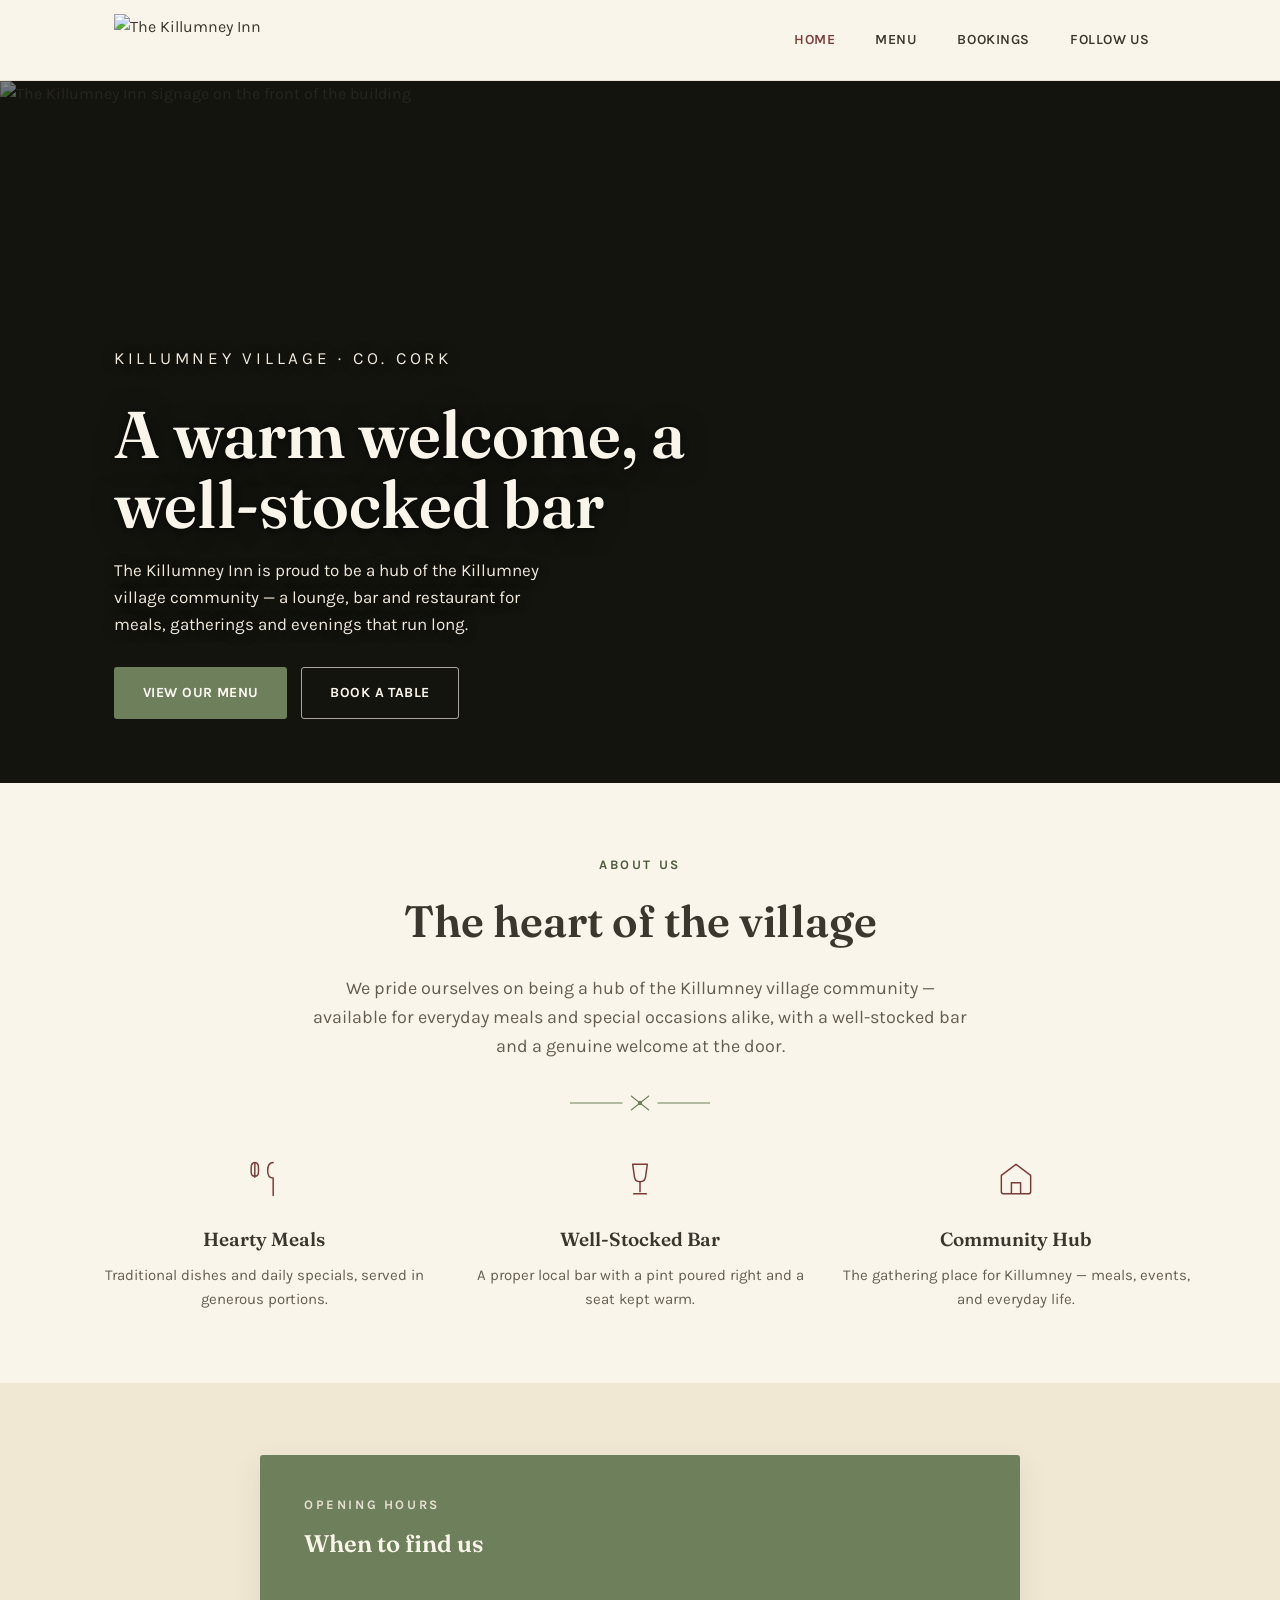
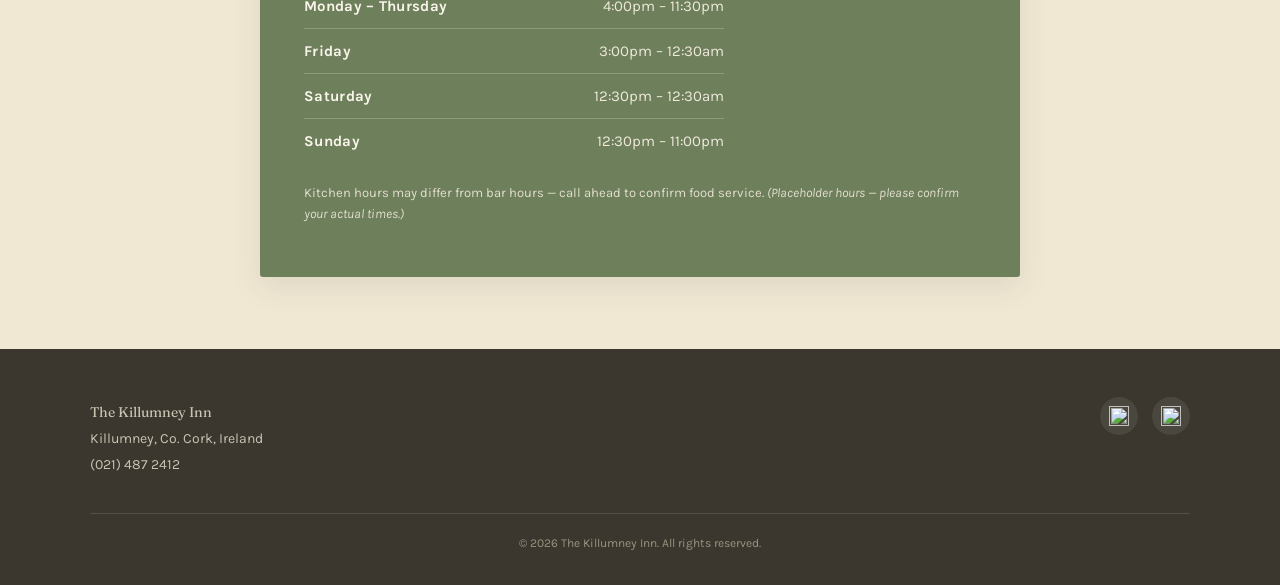
==== index.html @ 23e4222f "Add files via upload" ====
<!DOCTYPE html>
<html lang="en">
<head>
<meta charset="UTF-8">
<meta name="viewport" content="width=device-width, initial-scale=1.0">
<title>The Killumney Inn — Lounge, Bar &amp; Restaurant, Killumney, Co. Cork</title>
<meta name="description" content="The Killumney Inn is a family-run lounge, bar and restaurant at the heart of the Killumney village community, Co. Cork.">
<link rel="preconnect" href="https://fonts.googleapis.com">
<link rel="preconnect" href="https://fonts.gstatic.com" crossorigin>
<link href="https://fonts.googleapis.com/css2?family=Fraunces:opsz,wght@9..144,500;9..144,600;9..144,700&family=Karla:wght@400;500;700;800&display=swap" rel="stylesheet">
<link rel="stylesheet" href="style.css">
</head>
<body>

<header class="site-header">
  <div class="site-header-inner">
    <a href="index.html" class="brand">
      <img src="images/logo.png" alt="The Killumney Inn">
    </a>
    <nav class="main-nav" aria-label="Primary">
      <ul>
        <li><a href="index.html" class="active">Home</a></li>
        <li><a href="Menu.html">Menu</a></li>
        <li><a href="Bookings.html">Bookings</a></li>
        <li><a href="Follow.html">Follow Us</a></li>
      </ul>
    </nav>
  </div>
</header>

<section class="hero">
  <img class="hero-bg" src="images/homep.jpeg" alt="The Killumney Inn signage on the front of the building">
  <div class="hero-content">
    <p class="hero-eyebrow">Killumney Village &middot; Co. Cork</p>
    <h1>A warm welcome, a well-stocked bar</h1>
    <p>The Killumney Inn is proud to be a hub of the Killumney village community &mdash; a lounge, bar and restaurant for meals, gatherings and evenings that run long.</p>
    <div class="hero-actions">
      <a href="Menu.html" class="btn btn-primary">View our menu</a>
      <a href="Bookings.html" class="btn btn-outline">Book a table</a>
    </div>
  </div>
</section>

<section class="section">
  <div class="section-narrow" style="text-align:center;">
    <p class="eyebrow">About Us</p>
    <h2 class="page-title">The heart of the village</h2>
    <p class="lede">We pride ourselves on being a hub of the Killumney village community &mdash; available for everyday meals and special occasions alike, with a well-stocked bar and a genuine welcome at the door.</p>
  </div>

  <svg class="sprig" viewBox="0 0 160 20" xmlns="http://www.w3.org/2000/svg" aria-hidden="true">
    <line x1="0" y1="10" x2="60" y2="10" stroke="currentColor" stroke-width="1.2"/>
    <line x1="100" y1="10" x2="160" y2="10" stroke="currentColor" stroke-width="1.2"/>
    <path d="M80 10 L70 2 M80 10 L70 18 M80 10 L90 2 M80 10 L90 18" stroke="currentColor" stroke-width="1.2" fill="none" stroke-linecap="round" stroke-linejoin="round"/>
    <circle cx="80" cy="10" r="2.5" fill="currentColor"/>
  </svg>

  <div class="feature-grid section-wide">
    <div class="feature">
      <svg class="feature-icon" viewBox="0 0 48 48" fill="none" xmlns="http://www.w3.org/2000/svg" aria-hidden="true">
        <path d="M14 6v16M14 6c-3 0-4 3-4 6v4c0 3 1.5 5 4 5M14 6c3 0 4 3 4 6v4c0 3-1.5 5-4 5" stroke="currentColor" stroke-width="1.6" stroke-linecap="round"/>
        <path d="M34 6c-4 0-6 4-6 9s2 8 6 8V42" stroke="currentColor" stroke-width="1.6" stroke-linecap="round" stroke-linejoin="round"/>
      </svg>
      <h3>Hearty Meals</h3>
      <p>Traditional dishes and daily specials, served in generous portions.</p>
    </div>
    <div class="feature">
      <svg class="feature-icon" viewBox="0 0 48 48" fill="none" xmlns="http://www.w3.org/2000/svg" aria-hidden="true">
        <path d="M16 8h16l-2 14a6 6 0 0 1-6 5h0a6 6 0 0 1-6-5L16 8Z" stroke="currentColor" stroke-width="1.6" stroke-linejoin="round"/>
        <path d="M24 27v11M17 40h14" stroke="currentColor" stroke-width="1.6" stroke-linecap="round"/>
      </svg>
      <h3>Well-Stocked Bar</h3>
      <p>A proper local bar with a pint poured right and a seat kept warm.</p>
    </div>
    <div class="feature">
      <svg class="feature-icon" viewBox="0 0 48 48" fill="none" xmlns="http://www.w3.org/2000/svg" aria-hidden="true">
        <path d="M8 20l16-12 16 12v18a2 2 0 0 1-2 2H10a2 2 0 0 1-2-2V20Z" stroke="currentColor" stroke-width="1.6" stroke-linejoin="round"/>
        <path d="M19 40V28h10v12" stroke="currentColor" stroke-width="1.6" stroke-linejoin="round"/>
      </svg>
      <h3>Community Hub</h3>
      <p>The gathering place for Killumney &mdash; meals, events, and everyday life.</p>
    </div>
  </div>
</section>

<section class="section section-alt">
  <div class="section-narrow">
    <div class="hours-card">
      <p class="eyebrow" style="color:#E4DFCF;">Opening Hours</p>
      <h2>When to find us</h2>
      <ul class="hours-list">
        <li><span class="day">Monday &ndash; Thursday</span><span class="time">4:00pm &ndash; 11:30pm</span></li>
        <li><span class="day">Friday</span><span class="time">3:00pm &ndash; 12:30am</span></li>
        <li><span class="day">Saturday</span><span class="time">12:30pm &ndash; 12:30am</span></li>
        <li><span class="day">Sunday</span><span class="time">12:30pm &ndash; 11:00pm</span></li>
      </ul>
      <p class="hours-note">Kitchen hours may differ from bar hours &mdash; call ahead to confirm food service. <em>(Placeholder hours &mdash; please confirm your actual times.)</em></p>
    </div>
  </div>
</section>

<footer class="site-footer">
  <div class="footer-inner">
    <div>
      <p class="footer-brand">The Killumney Inn</p>
      <p>Killumney, Co. Cork, Ireland</p>
      <p>(021) 487 2412</p>
    </div>
    <div class="footer-social">
      <a href="https://www.facebook.com/p/Killumney-Inn-100041893338469/" target="_blank" rel="noopener" aria-label="Facebook">
        <img src="images/facebook.png" alt="">
      </a>
      <a href="https://www.instagram.com/thekillumneyinn/?hl=en" target="_blank" rel="noopener" aria-label="Instagram">
        <img src="images/instagram.png" alt="">
      </a>
    </div>
  </div>
  <p class="footer-bottom">&copy; 2026 The Killumney Inn. All rights reserved.</p>
</footer>

</body>
</html>
---- style.css ----
/* ============================================================
   The Killumney Inn — design tokens
   ============================================================ */
:root {
  --cream:        #FAF5EA;
  --cream-deep:   #F1E8D4;
  --paper:        #FFFDF7;
  --sage:         #6E7F5C;
  --sage-dark:    #4F5D42;
  --sage-pale:    #E4E9DA;
  --wine:         #7B3B36;
  --brass:        #B08A3E;
  --charcoal:     #3B372F;
  --charcoal-soft:#655F52;

  --font-display: "Fraunces", Georgia, serif;
  --font-body:    "Karla", "Helvetica Neue", Arial, sans-serif;

  --radius: 3px;
  --shadow-soft: 0 10px 30px rgba(59, 55, 47, 0.10);
  --shadow-card: 0 4px 18px rgba(59, 55, 47, 0.08);
}

* { box-sizing: border-box; }

html { scroll-behavior: smooth; }

body {
  margin: 0;
  background-color: var(--cream);
  color: var(--charcoal);
  font-family: var(--font-body);
  line-height: 1.6;
  -webkit-font-smoothing: antialiased;
}

a { color: inherit; }

img { max-width: 100%; display: block; }

/* ============================================================
   Header / Nav
   ============================================================ */
.site-header {
  position: sticky;
  top: 0;
  z-index: 50;
  background-color: var(--cream);
  border-bottom: 1px solid rgba(59, 55, 47, 0.10);
}

.site-header-inner {
  max-width: 1100px;
  margin: 0 auto;
  padding: 14px 24px;
  display: flex;
  align-items: center;
  justify-content: space-between;
  gap: 24px;
}

.brand {
  display: flex;
  align-items: center;
  gap: 12px;
  text-decoration: none;
  color: var(--charcoal);
}

.brand img {
  height: 52px;
  width: auto;
}

.brand-text {
  font-family: var(--font-display);
  font-weight: 600;
  font-size: 20px;
  letter-spacing: 0.02em;
  color: var(--wine);
  display: none;
}

nav.main-nav ul {
  list-style: none;
  display: flex;
  gap: 8px;
  margin: 0;
  padding: 0;
}

nav.main-nav li a {
  display: block;
  padding: 10px 16px;
  text-decoration: none;
  color: var(--charcoal);
  font-size: 14px;
  letter-spacing: 0.04em;
  text-transform: uppercase;
  font-weight: 600;
  border-radius: var(--radius);
  transition: color 0.2s ease, background-color 0.2s ease;
}

nav.main-nav li a:hover {
  background-color: var(--sage-pale);
  color: var(--sage-dark);
}

nav.main-nav li a.active {
  color: var(--wine);
}

/* mobile nav */
@media (max-width: 640px) {
  .site-header-inner { padding: 12px 16px; flex-direction: column; gap: 6px; }
  .brand img { height: 42px; }
  nav.main-nav ul { gap: 2px; flex-wrap: wrap; justify-content: center; }
  nav.main-nav li a { padding: 8px 10px; font-size: 12px; }
}

/* ============================================================
   Signature element — the sprig divider
   ============================================================ */
.sprig {
  display: block;
  margin: 32px auto;
  width: 140px;
  height: 20px;
  color: var(--sage);
}

.sprig.wine { color: var(--wine); }

/* ============================================================
   Hero (index page)
   ============================================================ */
.hero {
  position: relative;
  min-height: 78vh;
  display: flex;
  align-items: flex-end;
  background-color: #14140f;
  overflow: hidden;
}

.hero img.hero-bg {
  position: absolute;
  inset: 0;
  width: 100%;
  height: 100%;
  object-fit: cover;
  object-position: center 35%;
  opacity: 0.78;
}

.hero::after {
  content: "";
  position: absolute;
  inset: 0;
  background: linear-gradient(180deg, rgba(20,20,15,0.40) 0%, rgba(20,20,15,0.50) 40%, rgba(20,20,15,0.90) 100%);
}

.hero-content {
  position: relative;
  z-index: 2;
  max-width: 1100px;
  margin: 0 auto;
  padding: 0 24px 64px;
  color: var(--cream);
  width: 100%;
}

.hero-eyebrow {
  font-family: var(--font-body);
  font-size: 13px;
  letter-spacing: 0.22em;
  text-transform: uppercase;
  color: #E8C97E;
  margin: 0 0 14px;
  text-shadow: 0 1px 12px rgba(0, 0, 0, 0.55);
}

.hero h1 {
  font-family: var(--font-display);
  font-weight: 600;
  font-size: clamp(38px, 6vw, 66px);
  line-height: 1.05;
  margin: 0 0 18px;
  max-width: 14ch;
  /* explicit color needed: the global "h1, h2, h3" rule below would
     otherwise win over the inherited cream color from .hero-content */
  color: var(--cream);
  text-shadow: 0 2px 24px rgba(0, 0, 0, 0.55), 0 1px 4px rgba(0, 0, 0, 0.5);
}

.hero p {
  font-size: 17px;
  max-width: 46ch;
  color: #EFE9DB;
  margin: 0 0 28px;
  text-shadow: 0 1px 12px rgba(0, 0, 0, 0.5);
}

.hero-actions {
  display: flex;
  gap: 14px;
  flex-wrap: wrap;
}

/* ============================================================
   Buttons
   ============================================================ */
.btn {
  display: inline-block;
  font-family: var(--font-body);
  font-weight: 700;
  font-size: 14px;
  letter-spacing: 0.03em;
  text-transform: uppercase;
  text-decoration: none;
  padding: 14px 28px;
  border-radius: var(--radius);
  border: 1px solid transparent;
  transition: transform 0.15s ease, background-color 0.2s ease, color 0.2s ease, border-color 0.2s ease;
}

.btn:hover { transform: translateY(-1px); }

.btn-primary {
  background-color: var(--sage);
  color: var(--paper);
}
.btn-primary:hover { background-color: var(--sage-dark); }

.btn-outline {
  background-color: transparent;
  border-color: rgba(250, 245, 234, 0.65);
  color: var(--cream);
}
.btn-outline:hover {
  background-color: rgba(250, 245, 234, 0.12);
  border-color: var(--cream);
}

.btn-wine {
  background-color: var(--wine);
  color: var(--paper);
}
.btn-wine:hover { background-color: #602a26; }

/* ============================================================
   Sections / layout
   ============================================================ */
.section {
  padding: 72px 24px;
}

.section-narrow {
  max-width: 760px;
  margin: 0 auto;
}

.section-wide {
  max-width: 1100px;
  margin: 0 auto;
}

.section-alt {
  background-color: var(--cream-deep);
}

.eyebrow {
  font-size: 13px;
  letter-spacing: 0.2em;
  text-transform: uppercase;
  color: var(--sage-dark);
  font-weight: 700;
  margin: 0 0 10px;
}

h1, h2, h3 {
  font-family: var(--font-display);
  color: var(--charcoal);
  font-weight: 600;
}

.page-title {
  font-size: clamp(30px, 4vw, 44px);
  text-align: center;
  margin: 0 0 6px;
}

.page-subtitle {
  text-align: center;
  color: var(--charcoal-soft);
  font-size: 15px;
  letter-spacing: 0.06em;
  text-transform: uppercase;
  margin: 0;
}

.lede {
  font-size: 18px;
  text-align: center;
  color: var(--charcoal-soft);
  max-width: 60ch;
  margin: 18px auto 0;
}

/* ============================================================
   Cards
   ============================================================ */
.card {
  background-color: var(--paper);
  border: 1px solid rgba(59, 55, 47, 0.08);
  border-radius: var(--radius);
  box-shadow: var(--shadow-card);
  padding: 40px;
}

/* ============================================================
   Opening hours
   ============================================================ */
.hours-card {
  background-color: var(--sage);
  color: var(--cream);
  border-radius: var(--radius);
  padding: 40px 44px;
  box-shadow: var(--shadow-soft);
}

.hours-card h2 {
  color: var(--cream);
  margin-top: 0;
}

.hours-list {
  list-style: none;
  margin: 20px 0 0;
  padding: 0;
  max-width: 420px;
}

.hours-list li {
  display: flex;
  justify-content: space-between;
  padding: 10px 0;
  border-bottom: 1px solid rgba(250, 245, 234, 0.22);
  font-size: 15px;
}

.hours-list li:last-child { border-bottom: none; }

.hours-list .day { font-weight: 700; letter-spacing: 0.02em; }
.hours-list .time { color: #EFE9DB; }

.hours-note {
  margin-top: 20px;
  font-size: 13px;
  color: #E4DFCF;
}

/* ============================================================
   About / feature grid
   ============================================================ */
.feature-grid {
  display: grid;
  grid-template-columns: repeat(3, 1fr);
  gap: 28px;
  margin-top: 44px;
}

.feature {
  text-align: center;
}

.feature-icon {
  width: 44px;
  height: 44px;
  margin: 0 auto 16px;
  color: var(--wine);
}

.feature h3 {
  font-size: 19px;
  margin: 0 0 8px;
}

.feature p {
  font-size: 15px;
  color: var(--charcoal-soft);
  margin: 0;
}

@media (max-width: 720px) {
  .feature-grid { grid-template-columns: 1fr; gap: 32px; }
}

/* ============================================================
   Menu page
   ============================================================ */
.menu-wrap {
  padding: 56px 24px 80px;
}

.menu-container {
  background-color: var(--paper);
  border: 1px solid rgba(59, 55, 47, 0.08);
  max-width: 640px;
  width: 100%;
  margin: 0 auto;
  padding: 48px 44px;
  box-shadow: var(--shadow-card);
  text-align: center;
  border-radius: var(--radius);
}

.menu-container .header h1 {
  font-size: 30px;
  letter-spacing: 0.01em;
  margin: 0 0 6px;
}

.menu-container .subtitle {
  font-size: 12px;
  letter-spacing: 0.22em;
  text-transform: uppercase;
  color: var(--sage-dark);
  font-weight: 700;
}

.menu-section-title {
  font-size: 12px;
  letter-spacing: 0.2em;
  text-transform: uppercase;
  color: var(--wine);
  font-weight: 700;
  margin: 0 0 18px;
}

.menu-section { margin-bottom: 12px; }

.menu-item {
  font-size: 16px;
  line-height: 1.7;
  margin-bottom: 12px;
  color: var(--charcoal);
}

.extra-charge {
  font-size: 14px;
  color: var(--charcoal-soft);
  font-style: italic;
}

@media (max-width: 480px) {
  .menu-container { padding: 32px 22px; }
  .menu-container .header h1 { font-size: 24px; }
  .menu-item { font-size: 15px; }
}

/* ============================================================
   Bookings page
   ============================================================ */
.booking-card {
  text-align: center;
}

.phone-cta {
  display: inline-flex;
  align-items: baseline;
  gap: 10px;
  font-family: var(--font-display);
  font-size: clamp(30px, 5vw, 42px);
  font-weight: 600;
  color: var(--wine);
  text-decoration: none;
  margin: 22px 0 8px;
}

.phone-cta:hover { color: var(--sage-dark); }

.booking-note {
  color: var(--charcoal-soft);
  font-size: 15px;
  max-width: 46ch;
  margin: 0 auto;
}

/* ============================================================
   Follow / social page
   ============================================================ */
.social-grid {
  display: grid;
  grid-template-columns: 1fr 1fr;
  gap: 24px;
  margin-top: 40px;
}

.social-card {
  background-color: var(--paper);
  border: 1px solid rgba(59, 55, 47, 0.08);
  border-radius: var(--radius);
  box-shadow: var(--shadow-card);
  padding: 36px 24px;
  text-align: center;
  text-decoration: none;
  color: var(--charcoal);
  transition: transform 0.18s ease, box-shadow 0.18s ease;
}

.social-card:hover {
  transform: translateY(-4px);
  box-shadow: var(--shadow-soft);
}

.social-card img {
  width: 56px;
  height: 56px;
  margin: 0 auto 16px;
  border-radius: 12px;
}

.social-card h3 {
  margin: 0 0 4px;
  font-size: 18px;
}

.social-card span {
  font-size: 13px;
  color: var(--charcoal-soft);
}

@media (max-width: 560px) {
  .social-grid { grid-template-columns: 1fr; }
}

/* ============================================================
   Footer
   ============================================================ */
.site-footer {
  background-color: var(--charcoal);
  color: var(--cream-deep);
  padding: 48px 24px 32px;
}

.footer-inner {
  max-width: 1100px;
  margin: 0 auto;
  display: flex;
  justify-content: space-between;
  align-items: flex-start;
  gap: 32px;
  flex-wrap: wrap;
}

.footer-brand {
  font-family: var(--font-display);
  font-size: 20px;
  color: var(--cream);
  margin: 0 0 8px;
}

.footer-inner p {
  margin: 4px 0;
  font-size: 14px;
  color: #C9C3B2;
}

.footer-social {
  display: flex;
  gap: 14px;
}

.footer-social a {
  display: flex;
  align-items: center;
  justify-content: center;
  width: 38px;
  height: 38px;
  border-radius: 50%;
  background-color: rgba(250, 245, 234, 0.08);
}

.footer-social img { width: 20px; height: 20px; }

.footer-bottom {
  max-width: 1100px;
  margin: 32px auto 0;
  padding-top: 20px;
  border-top: 1px solid rgba(250, 245, 234, 0.12);
  font-size: 12px;
  color: #9A947F;
  text-align: center;
}
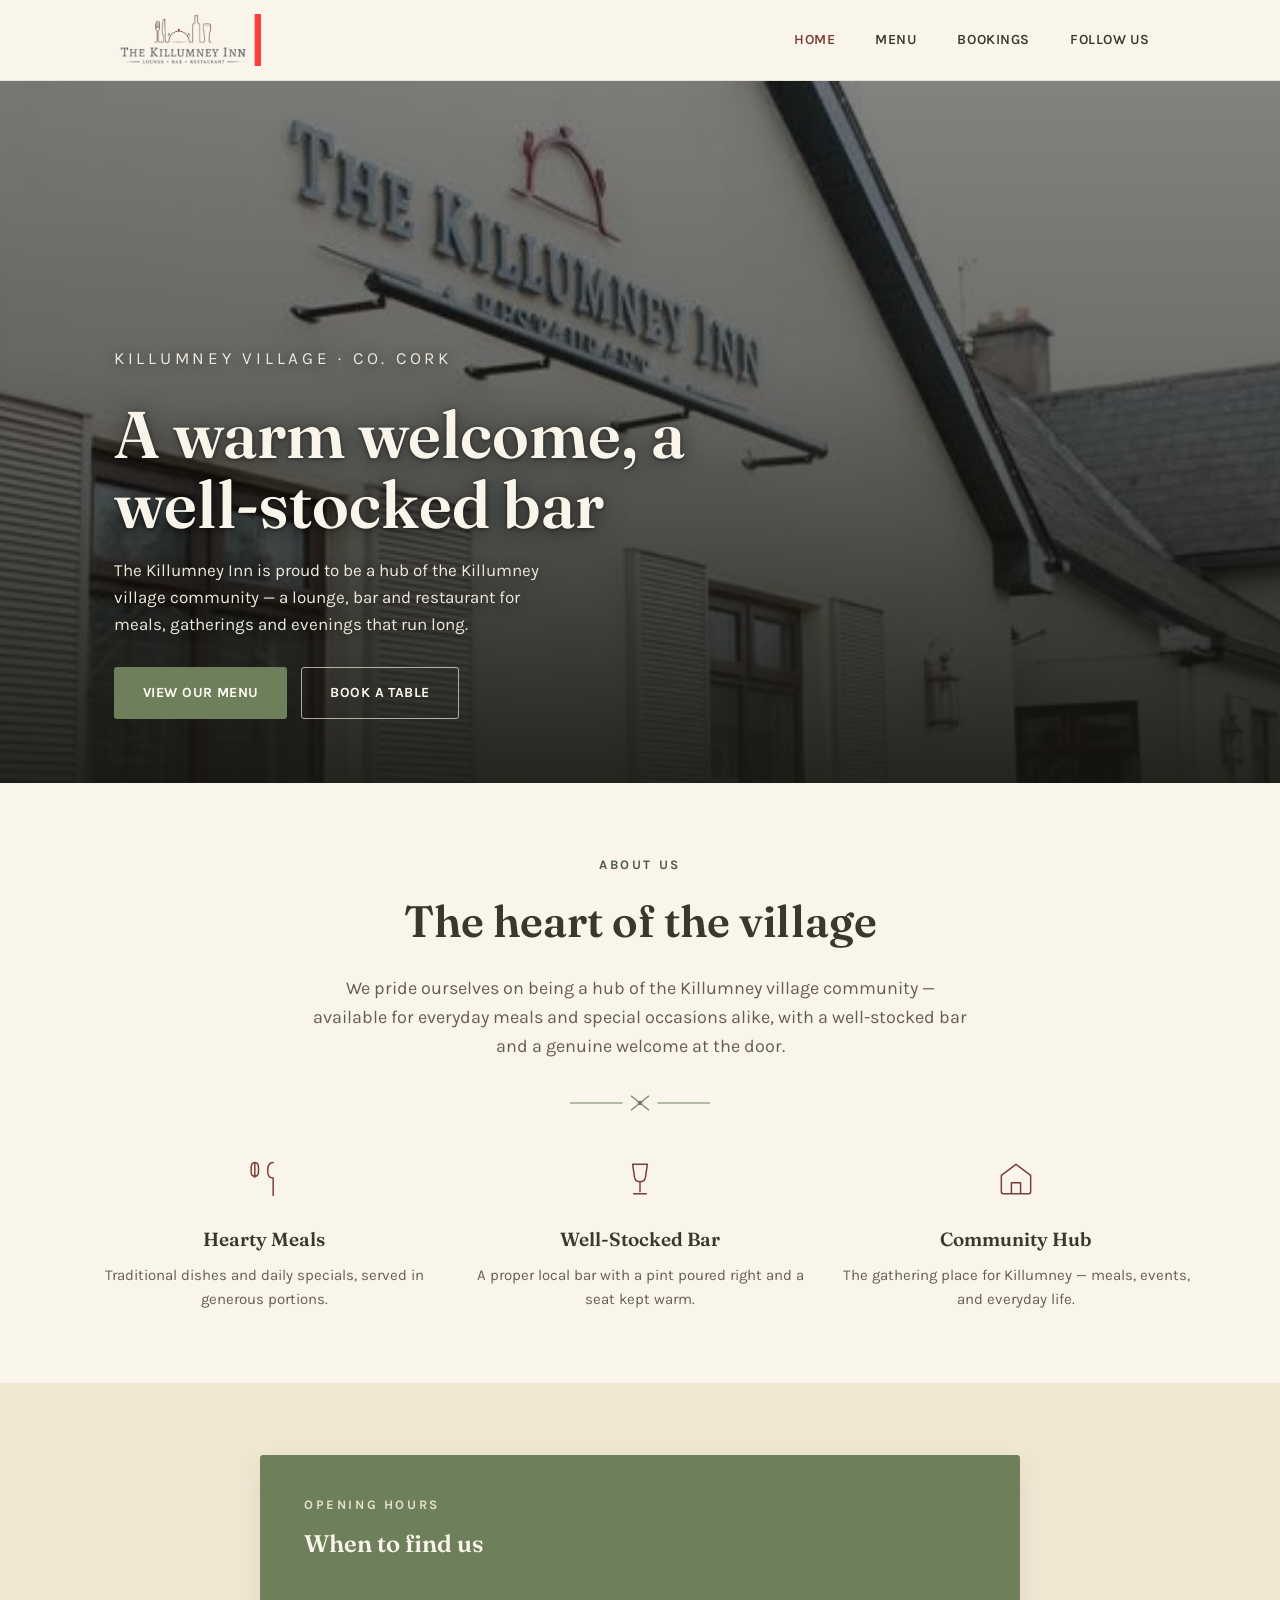
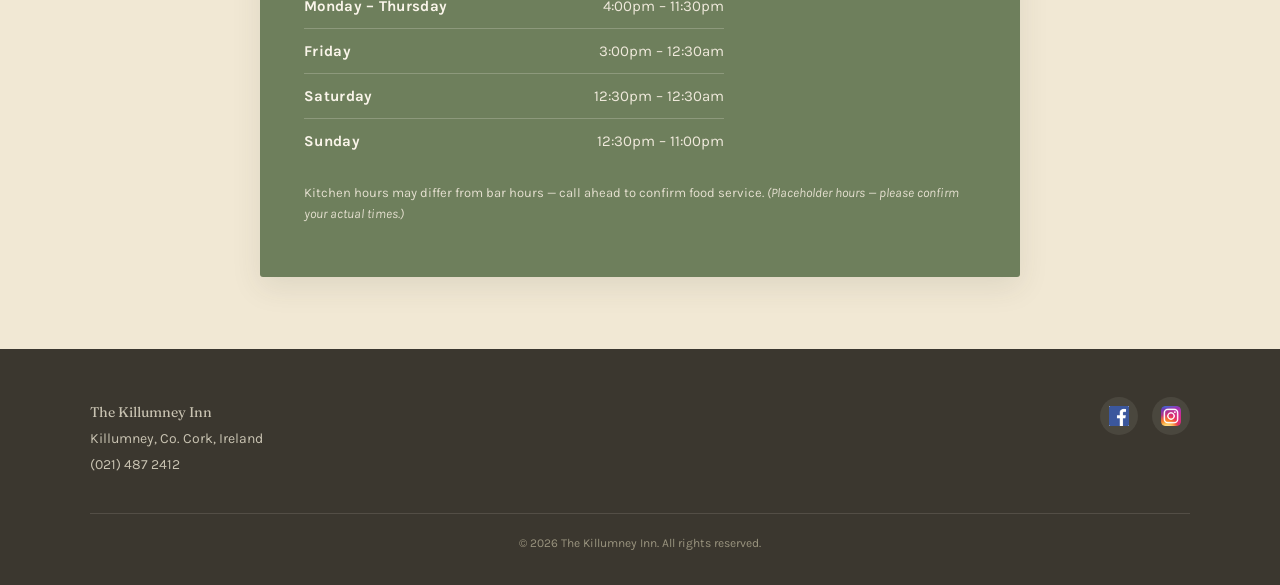
==== commit eefc4a14: "Update index.html" ====
--- a/index.html
+++ b/index.html
@@ -15,7 +15,7 @@
 <header class="site-header">
   <div class="site-header-inner">
     <a href="index.html" class="brand">
-      <img src="images/logo.png" alt="The Killumney Inn">
+      <img src="Images/logo.png" alt="The Killumney Inn">
     </a>
     <nav class="main-nav" aria-label="Primary">
       <ul>
@@ -29,7 +29,7 @@
 </header>
 
 <section class="hero">
-  <img class="hero-bg" src="images/homep.jpeg" alt="The Killumney Inn signage on the front of the building">
+  <img class="hero-bg" src="Images/homep.jpeg" alt="The Killumney Inn signage on the front of the building">
   <div class="hero-content">
     <p class="hero-eyebrow">Killumney Village &middot; Co. Cork</p>
     <h1>A warm welcome, a well-stocked bar</h1>
@@ -108,10 +108,10 @@
     </div>
     <div class="footer-social">
       <a href="https://www.facebook.com/p/Killumney-Inn-100041893338469/" target="_blank" rel="noopener" aria-label="Facebook">
-        <img src="images/facebook.png" alt="">
+        <img src="Images/facebook.png" alt="">
       </a>
       <a href="https://www.instagram.com/thekillumneyinn/?hl=en" target="_blank" rel="noopener" aria-label="Instagram">
-        <img src="images/instagram.png" alt="">
+        <img src="Images/instagram.png" alt="">
       </a>
     </div>
   </div>
